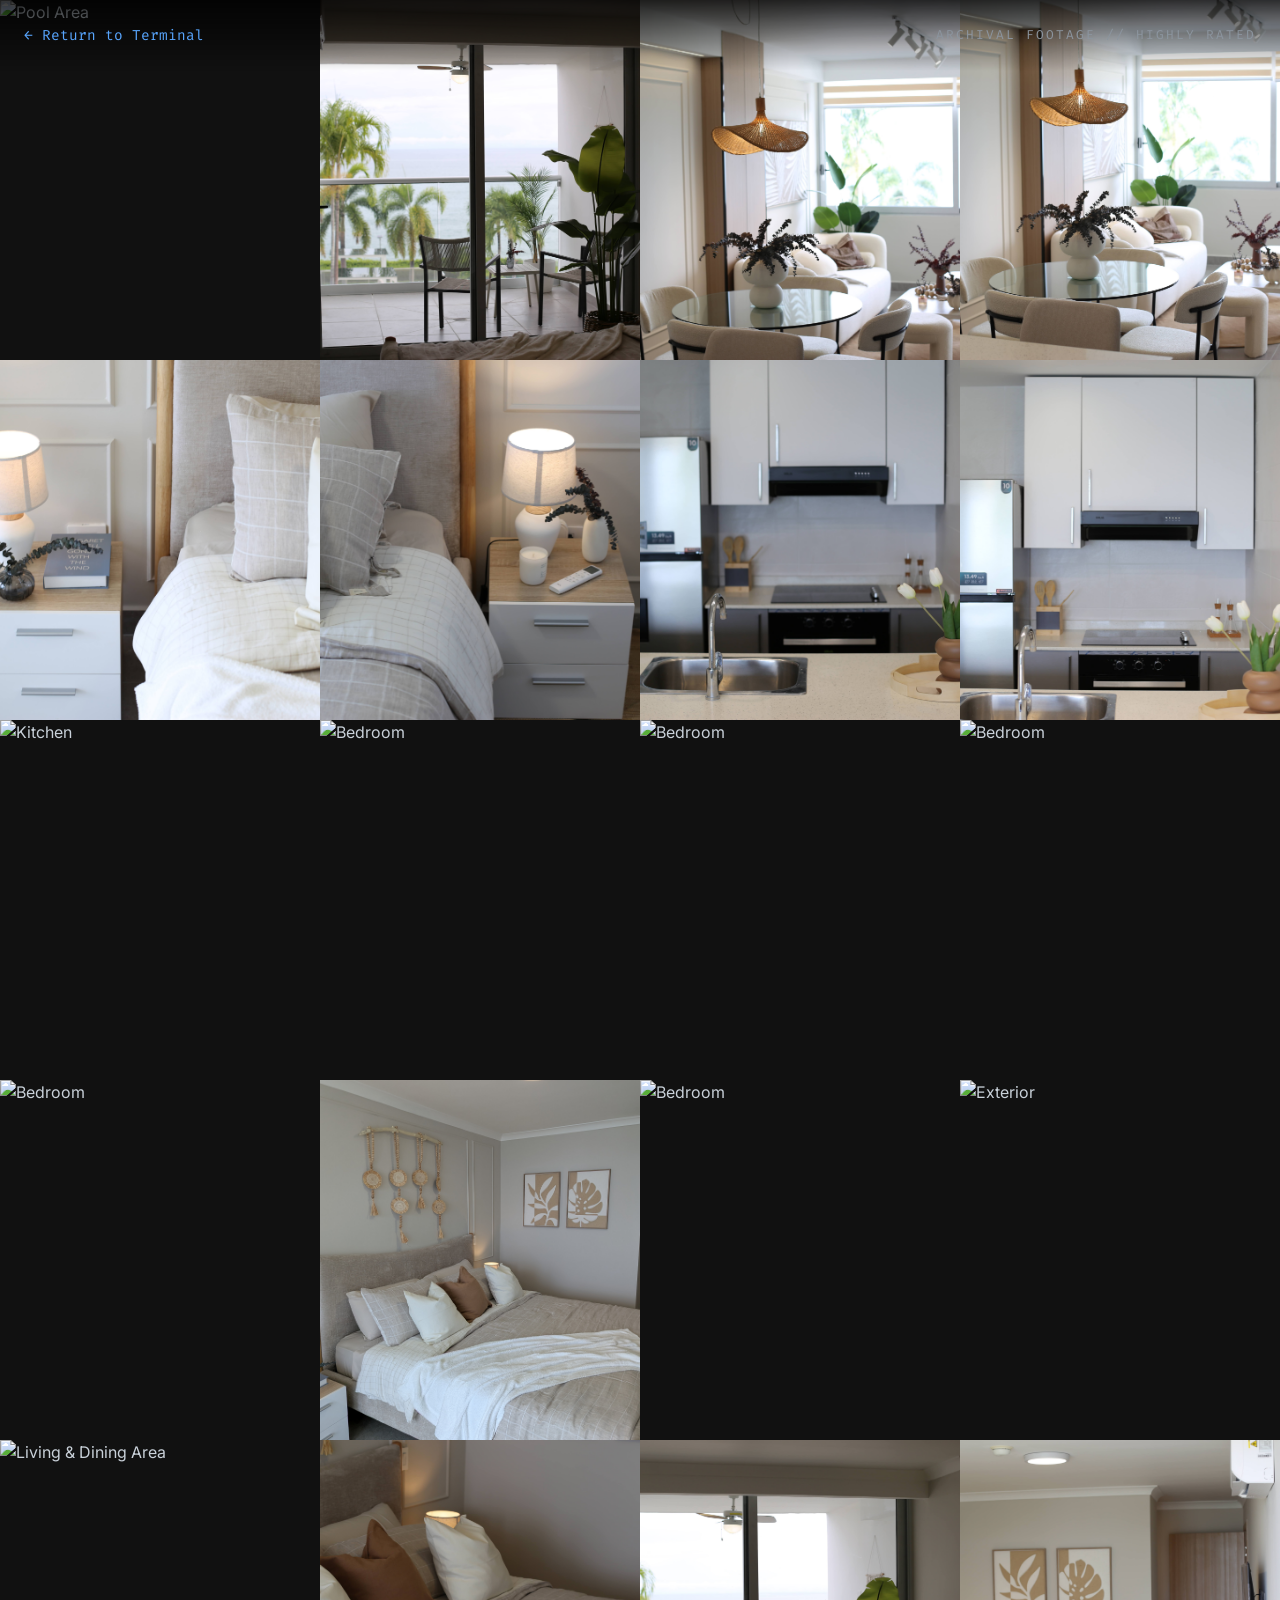
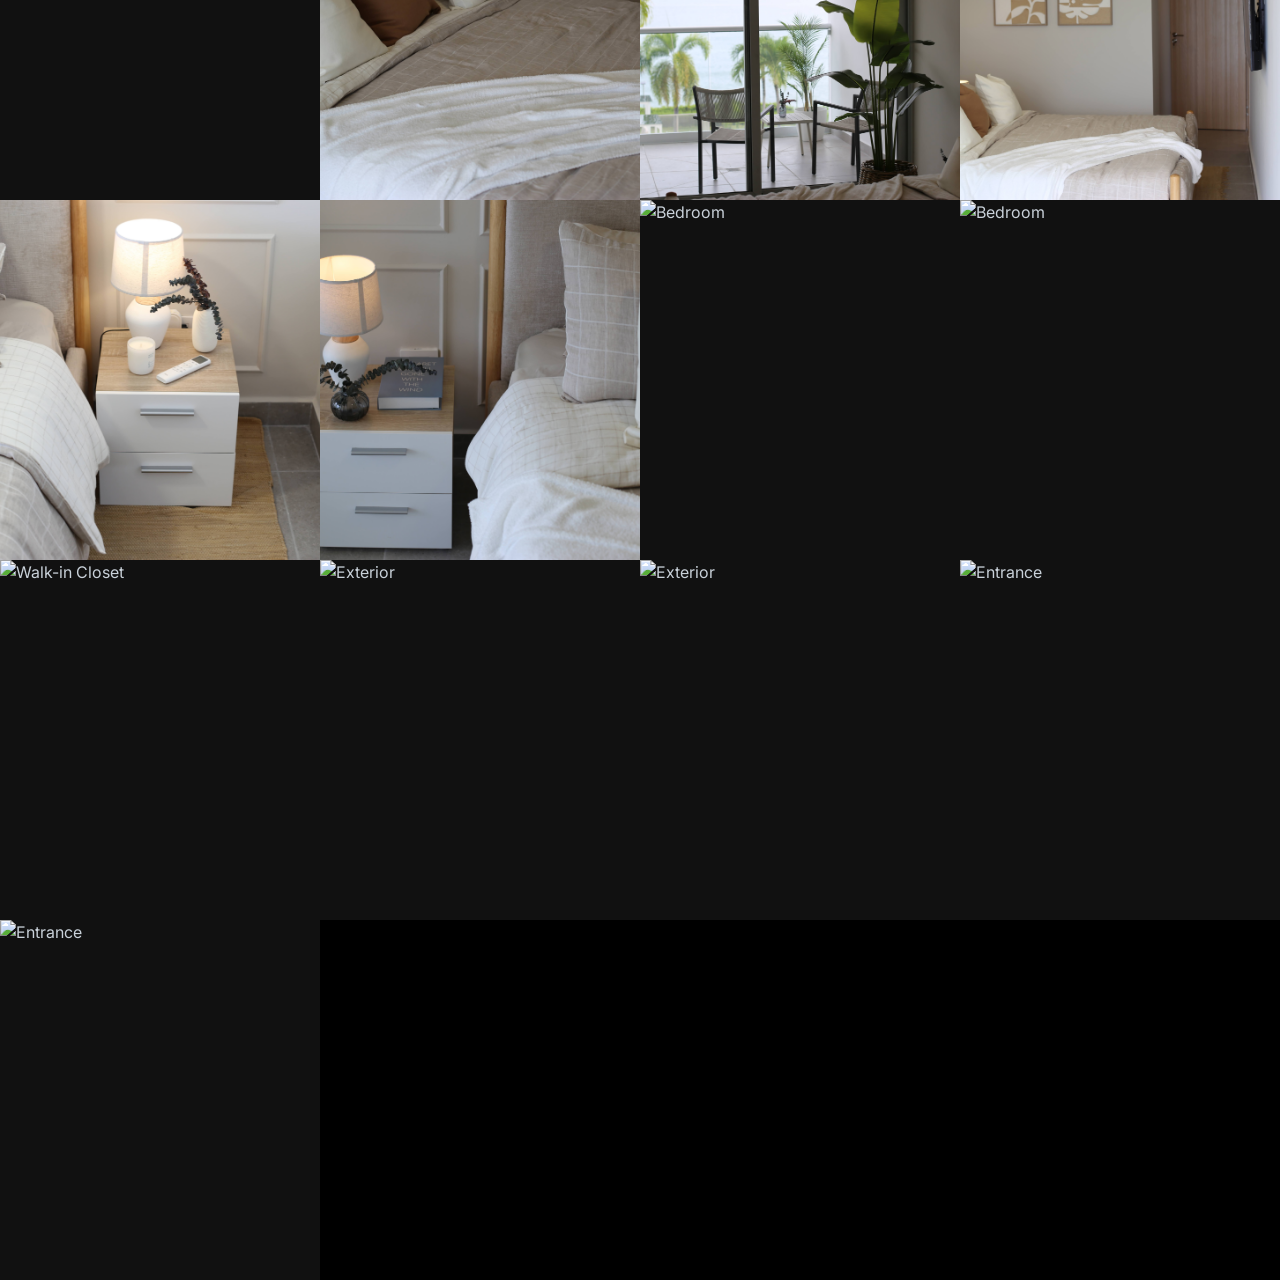
==== gallery.html @ dbe36b45 "Finalize photo gallery with standalone descriptions and update main page links" ====
<!DOCTYPE html>
<html lang="en">
<head>
    <meta charset="UTF-8">
    <meta name="viewport" content="width=device-width, initial-scale=1.0">
    <title>Condo Gallery - Paul and Gligor IT</title>
    <link rel="preconnect" href="https://fonts.googleapis.com">
    <link rel="preconnect" href="https://fonts.gstatic.com" crossorigin>
    <link href="https://fonts.googleapis.com/css2?family=Fira+Code:wght@400;600&family=Inter:wght@300;400;600&display=swap" rel="stylesheet">
    <link rel="stylesheet" href="styles.css">
</head>
<body class="gallery-page">
    <div class="gallery-nav">
        <a href="index.html" class="back-link">← Return to Terminal</a>
        <div class="gallery-title">Archival Footage // Highly Rated</div>
    </div>
    
    <div class="fullscreen-gallery">
        <div class="gallery-item" onclick="openLightbox('photos/PXL_20251202_203227621.RAW-01.MP.COVER.jpg', 'Beautiful wide shot of the pool area with lounge chairs, cabanas, and palm trees, overlooking the ocean under a partly cloudy sky.')">
            <img src="photos/PXL_20251202_203227621.RAW-01.MP.COVER.jpg" alt="Pool Area" loading="lazy">
            <div class="overlay">
                <div class="desc">Pool Area</div>
            </div>
        </div>
        <div class="gallery-item" onclick="openLightbox('photos/IMG_0499.JPG', 'View from the bedroom looking out to a balcony through sliding glass doors. Features a seating area with two chairs, tropical plants, and an ocean view in the background.')">
            <img src="photos/IMG_0499.JPG" alt="Bedroom" loading="lazy">
            <div class="overlay">
                <div class="desc">Bedroom</div>
            </div>
        </div>
        <div class="gallery-item" onclick="openLightbox('photos/IMG_0506.JPG', 'A bright, modern living and dining area featuring a glass dining table, woven hanging lamp, circular wall mirror, and a comfortable white sofa in the background.')">
            <img src="photos/IMG_0506.JPG" alt="Living & Dining Area" loading="lazy">
            <div class="overlay">
                <div class="desc">Living & Dining Area</div>
            </div>
        </div>
        <div class="gallery-item" onclick="openLightbox('photos/IMG_0507.JPG', 'Bright, modern dining and living area showing a circular glass dining table with four bouclé chairs, woven hanging lamp, and large windows with natural light.')">
            <img src="photos/IMG_0507.JPG" alt="Living & Dining Area" loading="lazy">
            <div class="overlay">
                <div class="desc">Living & Dining Area</div>
            </div>
        </div>
        <div class="gallery-item" onclick="openLightbox('photos/IMG_0510.JPG', 'Clean bedside table shot featuring a white lamp, small vase with dark leaves, and a book titled \'Gone With The Wind\' next to bed pillows.')">
            <img src="photos/IMG_0510.JPG" alt="Bedroom" loading="lazy">
            <div class="overlay">
                <div class="desc">Bedroom</div>
            </div>
        </div>
        <div class="gallery-item" onclick="openLightbox('photos/IMG_0512.JPG', 'A bedside table with two white drawers featuring a glowing lamp, a white candle, a small vase with dark leaves, and a remote control, situated next to a neatly dressed bed.')">
            <img src="photos/IMG_0512.JPG" alt="Bedroom" loading="lazy">
            <div class="overlay">
                <div class="desc">Bedroom</div>
            </div>
        </div>
        <div class="gallery-item" onclick="openLightbox('photos/IMG_0513.JPG', 'A modern kitchen featuring white upper cabinets, a stove, a stainless steel refrigerator, a sink in the foreground, and white tulips in a rounded vase.')">
            <img src="photos/IMG_0513.JPG" alt="Kitchen" loading="lazy">
            <div class="overlay">
                <div class="desc">Kitchen</div>
            </div>
        </div>
        <div class="gallery-item" onclick="openLightbox('photos/IMG_0514.JPG', 'A wide view of a modern kitchen showing grey lower cabinets, white upper cabinets, a built-in oven and stovetop, a stainless steel refrigerator, and a vase of white tulips on the peninsula.')">
            <img src="photos/IMG_0514.JPG" alt="Kitchen" loading="lazy">
            <div class="overlay">
                <div class="desc">Kitchen</div>
            </div>
        </div>
        <div class="gallery-item" onclick="openLightbox('photos/PXL_20251202_201710278.RAW-01.MP.COVER.jpg', 'Modern kitchen view featuring a stainless steel refrigerator, kitchen island with sink, grey cabinets, and tulips.')">
            <img src="photos/PXL_20251202_201710278.RAW-01.MP.COVER.jpg" alt="Kitchen" loading="lazy">
            <div class="overlay">
                <div class="desc">Kitchen</div>
            </div>
        </div>
        <div class="gallery-item" onclick="openLightbox('photos/PXL_20251202_203248823.RAW-01.MP.COVER.jpg', 'Clean, well-lit bedroom showing the bed, stylish botanical wall art, a macrame hanging, and an open wooden door.')">
            <img src="photos/PXL_20251202_203248823.RAW-01.MP.COVER.jpg" alt="Bedroom" loading="lazy">
            <div class="overlay">
                <div class="desc">Bedroom</div>
            </div>
        </div>
        <div class="gallery-item" onclick="openLightbox('photos/PXL_20251202_204118643.RAW-01.MP.COVER.jpg', 'Detail shot of a bedroom nightstand featuring a glowing contemporary lamp, small decorative vase, and a large indoor plant with broad green leaves adding vibrancy to the neutral decor.')">
            <img src="photos/PXL_20251202_204118643.RAW-01.MP.COVER.jpg" alt="Bedroom" loading="lazy">
            <div class="overlay">
                <div class="desc">Bedroom</div>
            </div>
        </div>
        <div class="gallery-item" onclick="openLightbox('photos/PXL_20251202_204125119.RAW-01.MP.COVER.jpg', 'Wide angle of the bedroom capturing a large indoor plant near the sliding glass door, the neatly dressed bed, and natural woven wall hangings. Good spatial representation of the room.')">
            <img src="photos/PXL_20251202_204125119.RAW-01.MP.COVER.jpg" alt="Bedroom" loading="lazy">
            <div class="overlay">
                <div class="desc">Bedroom</div>
            </div>
        </div>
        <div class="gallery-item" onclick="openLightbox('photos/PXL_20251202_204146656.RAW-01.MP.COVER.jpg', 'A wide-angle view of the bedroom showing a neatly made bed with neutral tones, a glowing lamp on the left nightstand, botanical wall art, and decorative hanging ornaments.')">
            <img src="photos/PXL_20251202_204146656.RAW-01.MP.COVER.jpg" alt="Bedroom" loading="lazy">
            <div class="overlay">
                <div class="desc">Bedroom</div>
            </div>
        </div>
        <div class="gallery-item" onclick="openLightbox('photos/PXL_20251202_204146789.RAW-01.COVER.jpg', 'A bright bedroom view showing a large comfortable bed with a white blanket, textured pillows, neutral tones, and beautiful woven circular wall art above the headboard.')">
            <img src="photos/PXL_20251202_204146789.RAW-01.COVER.jpg" alt="Bedroom" loading="lazy">
            <div class="overlay">
                <div class="desc">Bedroom</div>
            </div>
        </div>
        <div class="gallery-item" onclick="openLightbox('photos/PXL_20251202_205318988.RAW-01.MP.COVER.jpg', 'Wide angle of the bedroom from the corner showing the large bed, wall art, and the sliding glass door leading to a balcony with ocean views.')">
            <img src="photos/PXL_20251202_205318988.RAW-01.MP.COVER.jpg" alt="Bedroom" loading="lazy">
            <div class="overlay">
                <div class="desc">Bedroom</div>
            </div>
        </div>
        <div class="gallery-item" onclick="openLightbox('photos/PXL_20251202_212837370.RAW-01.MP.COVER.jpg', 'Straight-on exterior shot of the condo tower showing the front facade, landscaping, and signs, from the beach level.')">
            <img src="photos/PXL_20251202_212837370.RAW-01.MP.COVER.jpg" alt="Exterior" loading="lazy">
            <div class="overlay">
                <div class="desc">Exterior</div>
            </div>
        </div>
        <div class="gallery-item" onclick="openLightbox('photos/PXL_20251202_213710429.RAW-01.MP.COVER.jpg', 'Elegant entrance view showing a \'Torre C\' sign mounted on a green living wall between a wood slatted wall and white columns.')">
            <img src="photos/PXL_20251202_213710429.RAW-01.MP.COVER.jpg" alt="Living & Dining Area" loading="lazy">
            <div class="overlay">
                <div class="desc">Living & Dining Area</div>
            </div>
        </div>
        <div class="gallery-item" onclick="openLightbox('photos/IMG_0498.JPG', 'Close-up of a neatly made bed with white and brown pillows, featuring a textured throw blanket and soft lighting from a bedside lamp.')">
            <img src="photos/IMG_0498.JPG" alt="Bedroom" loading="lazy">
            <div class="overlay">
                <div class="desc">Bedroom</div>
            </div>
        </div>
        <div class="gallery-item" onclick="openLightbox('photos/IMG_0501.JPG', 'A bright, naturally lit view from the bedroom looking out to a balcony through sliding glass doors, highlighting the indoor plant and outdoor seating.')">
            <img src="photos/IMG_0501.JPG" alt="Bedroom" loading="lazy">
            <div class="overlay">
                <div class="desc">Bedroom</div>
            </div>
        </div>
        <div class="gallery-item" onclick="openLightbox('photos/IMG_0508.JPG', 'View from the balcony looking into the bedroom through a doorway, featuring a neatly made bed, two framed leaf artworks on the wall, and a wooden door in the background.')">
            <img src="photos/IMG_0508.JPG" alt="Bedroom" loading="lazy">
            <div class="overlay">
                <div class="desc">Bedroom</div>
            </div>
        </div>
        <div class="gallery-item" onclick="openLightbox('photos/IMG_0509.JPG', 'Close-up of a bedside table with a white lamp, small vase with dark eucalyptus leaves, an AC remote, and a white candle next to a bed.')">
            <img src="photos/IMG_0509.JPG" alt="Bedroom" loading="lazy">
            <div class="overlay">
                <div class="desc">Bedroom</div>
            </div>
        </div>
        <div class="gallery-item" onclick="openLightbox('photos/IMG_0511.JPG', 'A clean bedside table featuring a white lamp and a small vase with dark leaves, with a wide framing showing the edge of the bed and textured pillows.')">
            <img src="photos/IMG_0511.JPG" alt="Bedroom" loading="lazy">
            <div class="overlay">
                <div class="desc">Bedroom</div>
            </div>
        </div>
        <div class="gallery-item" onclick="openLightbox('photos/PXL_20251202_204112446.RAW-01.MP.COVER.jpg', 'Bedroom shot from the foot of the bed, showing neutral tones, a neatly made bed with pillows, botanical artwork on the wall, and a glimpse of a wall-mounted TV and an open wooden door.')">
            <img src="photos/PXL_20251202_204112446.RAW-01.MP.COVER.jpg" alt="Bedroom" loading="lazy">
            <div class="overlay">
                <div class="desc">Bedroom</div>
            </div>
        </div>
        <div class="gallery-item" onclick="openLightbox('photos/PXL_20251202_204134975.RAW-01.MP.COVER.jpg', 'Elevated wide shot of the bedroom showing the layout including the bed, a potted plant, bedside table, woven wall art, and a partially visible wall-mounted TV. The ceiling light is on.')">
            <img src="photos/PXL_20251202_204134975.RAW-01.MP.COVER.jpg" alt="Bedroom" loading="lazy">
            <div class="overlay">
                <div class="desc">Bedroom</div>
            </div>
        </div>
        <div class="gallery-item" onclick="openLightbox('photos/PXL_20251202_205224746.RAW-01.MP.COVER.jpg', 'Symmetrical view looking out from the walk-in closet down a short hallway towards a closed wooden door, with built-in grey shelving framing both sides.')">
            <img src="photos/PXL_20251202_205224746.RAW-01.MP.COVER.jpg" alt="Walk-in Closet" loading="lazy">
            <div class="overlay">
                <div class="desc">Walk-in Closet</div>
            </div>
        </div>
        <div class="gallery-item" onclick="openLightbox('photos/PXL_20251202_212100982.RAW-01.MP.COVER.jpg', 'An exterior view of the condo building from the dark sandy beach, showing a path leading from the beach towards the building.')">
            <img src="photos/PXL_20251202_212100982.RAW-01.MP.COVER.jpg" alt="Exterior" loading="lazy">
            <div class="overlay">
                <div class="desc">Exterior</div>
            </div>
        </div>
        <div class="gallery-item" onclick="openLightbox('photos/PXL_20251202_212105479.RAW-01.MP.COVER.jpg', 'A wide exterior shot of the high-rise condo building from the dark sand beach with some blue sky showing through the clouds.')">
            <img src="photos/PXL_20251202_212105479.RAW-01.MP.COVER.jpg" alt="Exterior" loading="lazy">
            <div class="overlay">
                <div class="desc">Exterior</div>
            </div>
        </div>
        <div class="gallery-item" onclick="openLightbox('photos/PXL_20251202_213659415.RAW-01.MP.COVER.jpg', 'Interior shot of an entrance sign reading \'The Palms Ocean Front\' and \'el Palmar RESIDENCES\' mounted on wood paneling and a faux green wall.')">
            <img src="photos/PXL_20251202_213659415.RAW-01.MP.COVER.jpg" alt="Entrance" loading="lazy">
            <div class="overlay">
                <div class="desc">Entrance</div>
            </div>
        </div>
        <div class="gallery-item" onclick="openLightbox('photos/PXL_20251202_213719350.RAW-01.MP.COVER.jpg', 'A potted palm tree set against a dark wood slatted wall next to the \'Torre C\' green wall entrance sign.')">
            <img src="photos/PXL_20251202_213719350.RAW-01.MP.COVER.jpg" alt="Entrance" loading="lazy">
            <div class="overlay">
                <div class="desc">Entrance</div>
            </div>
        </div>
    </div>
    
    <div id="lightbox" class="lightbox">
        <span class="lightbox-close" onclick="closeLightbox()">&times;</span>
        <img id="lightbox-img" class="lightbox-content" src="">
        <div id="lightbox-caption" class="lightbox-caption"></div>
    </div>
    
    <script>
        function openLightbox(src, desc) {
            document.getElementById('lightbox-img').src = src;
            document.getElementById('lightbox-caption').textContent = desc;
            document.getElementById('lightbox').classList.add('active');
        }
        function closeLightbox() {
            document.getElementById('lightbox').classList.remove('active');
        }
        document.getElementById('lightbox').addEventListener('click', function(e) {
            if(e.target === this) {
                closeLightbox();
            }
        });
        document.addEventListener('keydown', function(e) {
            if (e.key === 'Escape') closeLightbox();
        });
    </script>
</body>
</html>
---- styles.css ----
:root {
    --bg-color: #0d1117;
    --text-primary: #c9d1d9;
    --text-secondary: #8b949e;
    --accent-color: #58a6ff;
    --font-sans: 'Inter', sans-serif;
    --font-mono: 'Fira Code', monospace;
}

* {
    box-sizing: border-box;
    margin: 0;
    padding: 0;
}

body {
    background-color: var(--bg-color);
    color: var(--text-primary);
    font-family: var(--font-sans);
    line-height: 1.6;
    overflow-x: hidden;
}

.grid-background {
    position: fixed;
    top: 0;
    left: 0;
    width: 100vw;
    height: 100vh;
    background-image: 
        linear-gradient(rgba(255, 255, 255, 0.03) 1px, transparent 1px),
        linear-gradient(90deg, rgba(255, 255, 255, 0.03) 1px, transparent 1px);
    background-size: 50px 50px;
    z-index: -1;
}

.container {
    max-width: 1200px;
    margin: 0 auto;
    padding: 2rem;
}

header {
    display: flex;
    justify-content: space-between;
    align-items: center;
    padding: 2rem 0;
    margin-bottom: 4rem;
}

.logo-placeholder {
    font-family: var(--font-mono);
    font-size: 1.5rem;
    font-weight: 600;
    color: var(--accent-color);
}

.blink {
    animation: blinker 1s linear infinite;
}

@keyframes blinker {
    50% { opacity: 0; }
}

nav {
    display: flex;
    gap: 2rem;
}

.nav-link {
    color: var(--text-secondary);
    text-decoration: none;
    font-family: var(--font-mono);
    font-size: 0.9rem;
    transition: color 0.3s ease;
}

.nav-link:hover {
    color: var(--accent-color);
}

.hero {
    margin-top: 8rem;
    max-width: 800px;
}

.sys-msg {
    font-family: var(--font-mono);
    color: var(--text-secondary);
    font-size: 0.9rem;
    margin-bottom: 1rem;
}

.hero-title {
    font-size: 4rem;
    font-weight: 600;
    line-height: 1.1;
    margin-bottom: 1.5rem;
    background: linear-gradient(90deg, #c9d1d9, #58a6ff);
    -webkit-background-clip: text;
    -webkit-text-fill-color: transparent;
}

.hero-subtitle {
    font-size: 1.25rem;
    color: var(--text-secondary);
    margin-bottom: 3rem;
}

.cta-group {
    display: flex;
    gap: 1rem;
}

.btn {
    padding: 0.75rem 1.5rem;
    border-radius: 4px;
    text-decoration: none;
    font-family: var(--font-mono);
    font-size: 0.9rem;
    transition: all 0.3s ease;
}

.primary-btn {
    background-color: var(--accent-color);
    color: var(--bg-color);
    font-weight: 600;
}

.primary-btn:hover {
    background-color: #79c0ff;
    transform: translateY(-2px);
    box-shadow: 0 4px 12px rgba(88, 166, 255, 0.2);
}

.secondary-btn {
    background-color: transparent;
    color: var(--accent-color);
    border: 1px solid var(--accent-color);
}

.secondary-btn:hover {
    background-color: rgba(88, 166, 255, 0.1);
}

.gallery-active {
    color: #27c93f !important;
}

.gallery-active-btn {
    background-color: transparent !important;
    color: #27c93f !important;
    border-color: #27c93f !important;
}

.gallery-active-btn:hover {
    background-color: rgba(39, 201, 63, 0.1) !important;
}

.placeholder-section {
    margin-top: 8rem;
}

.terminal-window {
    background-color: #161b22;
    border: 1px solid #30363d;
    border-radius: 8px;
    overflow: hidden;
    max-width: 600px;
    box-shadow: 0 10px 30px rgba(0,0,0,0.5);
}

.terminal-header {
    background-color: #21262d;
    padding: 0.5rem 1rem;
    display: flex;
    gap: 0.5rem;
    border-bottom: 1px solid #30363d;
}

.dot {
    width: 12px;
    height: 12px;
    border-radius: 50%;
}

.dot.red { background-color: #ff5f56; }
.dot.yellow { background-color: #ffbd2e; }
.dot.green { background-color: #27c93f; }

.terminal-body {
    padding: 1.5rem;
    font-family: var(--font-mono);
    font-size: 0.9rem;
    color: var(--text-primary);
}

.prompt {
    color: var(--accent-color);
    margin-right: 0.5rem;
}

.output {
    color: var(--text-secondary);
    margin-top: 0.5rem;
}


/* Gallery Page Styles */
.gallery-page {
    overflow-y: auto;
    background-color: #000;
}

.gallery-nav {
    position: fixed;
    top: 0;
    left: 0;
    width: 100%;
    padding: 1.5rem;
    display: flex;
    justify-content: space-between;
    align-items: center;
    background: linear-gradient(to bottom, rgba(0,0,0,0.8), transparent);
    z-index: 100;
    font-family: var(--font-mono);
}

.back-link {
    color: var(--accent-color);
    text-decoration: none;
    font-size: 0.9rem;
    transition: color 0.3s;
}

.back-link:hover {
    color: #fff;
}

.gallery-title {
    color: var(--text-secondary);
    font-size: 0.8rem;
    text-transform: uppercase;
    letter-spacing: 2px;
}

.fullscreen-gallery {
    display: flex;
    flex-wrap: wrap;
    width: 100vw;
    margin: 0;
    padding: 0;
}

.gallery-item {
    position: relative;
    width: 25vw;
    height: 40vh;
    overflow: hidden;
    background-color: #111;
    cursor: pointer;
}

@media (max-width: 1200px) {
    .gallery-item {
        width: 33.333vw;
    }
}

@media (max-width: 800px) {
    .gallery-item {
        width: 50vw;
    }
}

@media (max-width: 500px) {
    .gallery-item {
        width: 100vw;
    }
}

.gallery-item img {
    width: 100%;
    height: 100%;
    object-fit: cover;
    display: block;
    transition: transform 0.5s ease;
}

.gallery-item:hover img {
    transform: scale(1.05);
}

.gallery-item .overlay {
    position: absolute;
    bottom: 0;
    left: 0;
    width: 100%;
    padding: 2rem 1.5rem 1.5rem;
    background: linear-gradient(to top, rgba(0,0,0,0.9), transparent);
    color: #fff;
    opacity: 0;
    transition: opacity 0.3s ease;
    display: flex;
    flex-direction: column;
    gap: 0.5rem;
}

.gallery-item:hover .overlay {
    opacity: 1;
}

.gallery-item .desc {
    font-size: 1rem;
    font-weight: 600;
    text-transform: uppercase;
    letter-spacing: 1px;
    line-height: 1.4;
    color: rgba(255, 255, 255, 0.9);
    display: -webkit-box;
    -webkit-line-clamp: 3;
    -webkit-box-orient: vertical;
    overflow: hidden;
}

/* Lightbox Styles */
.lightbox {
    position: fixed;
    top: 0;
    left: 0;
    width: 100vw;
    height: 100vh;
    background-color: rgba(0, 0, 0, 0.95);
    z-index: 1000;
    display: none;
    justify-content: center;
    align-items: center;
    flex-direction: column;
}

.lightbox.active {
    display: flex;
}

.lightbox-content {
    max-width: 90vw;
    max-height: 85vh;
    object-fit: contain;
}

.lightbox-caption {
    color: #fff;
    margin-top: 20px;
    font-size: 1.1rem;
    text-align: center;
    max-width: 80vw;
    font-family: var(--font-sans);
    line-height: 1.5;
}

.lightbox-close {
    position: absolute;
    top: 30px;
    right: 40px;
    color: white;
    font-size: 40px;
    cursor: pointer;
    font-family: sans-serif;
    line-height: 1;
    transition: color 0.3s;
}

.lightbox-close:hover {
    color: var(--accent-color);
}
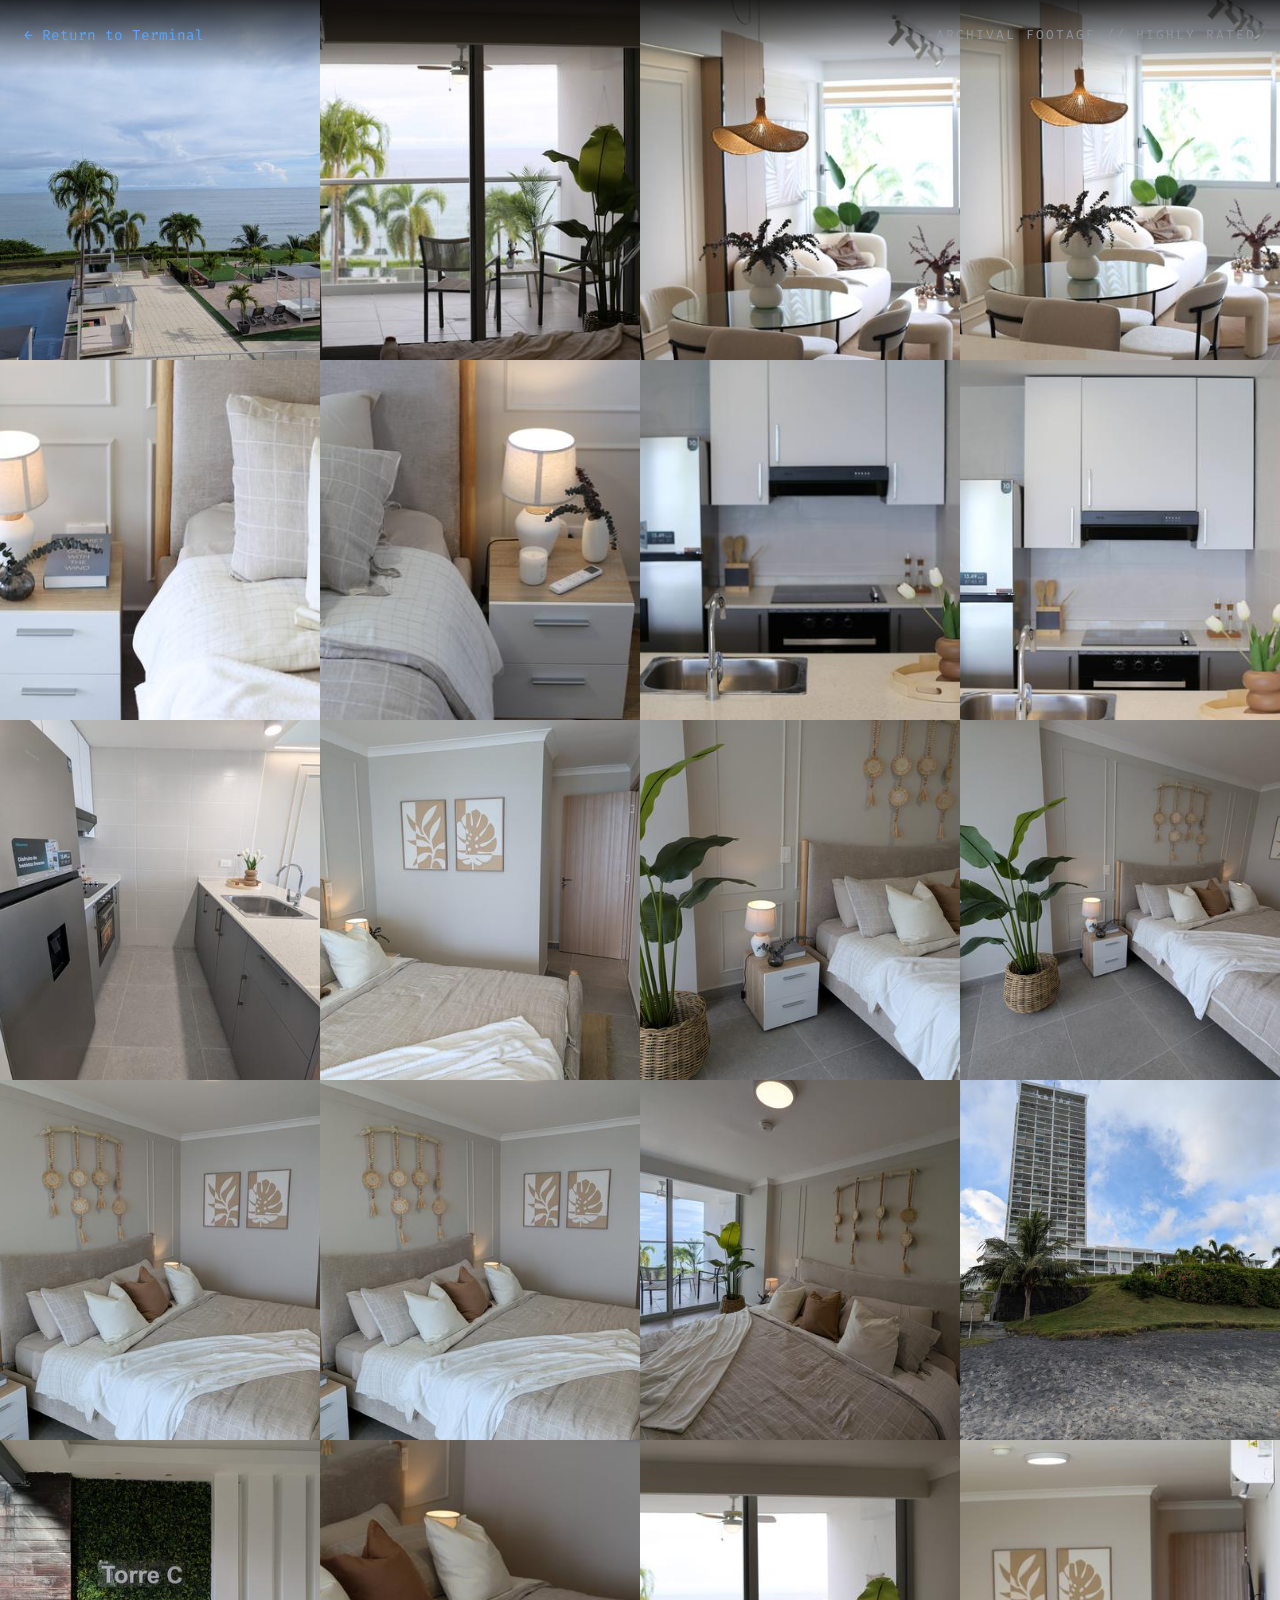
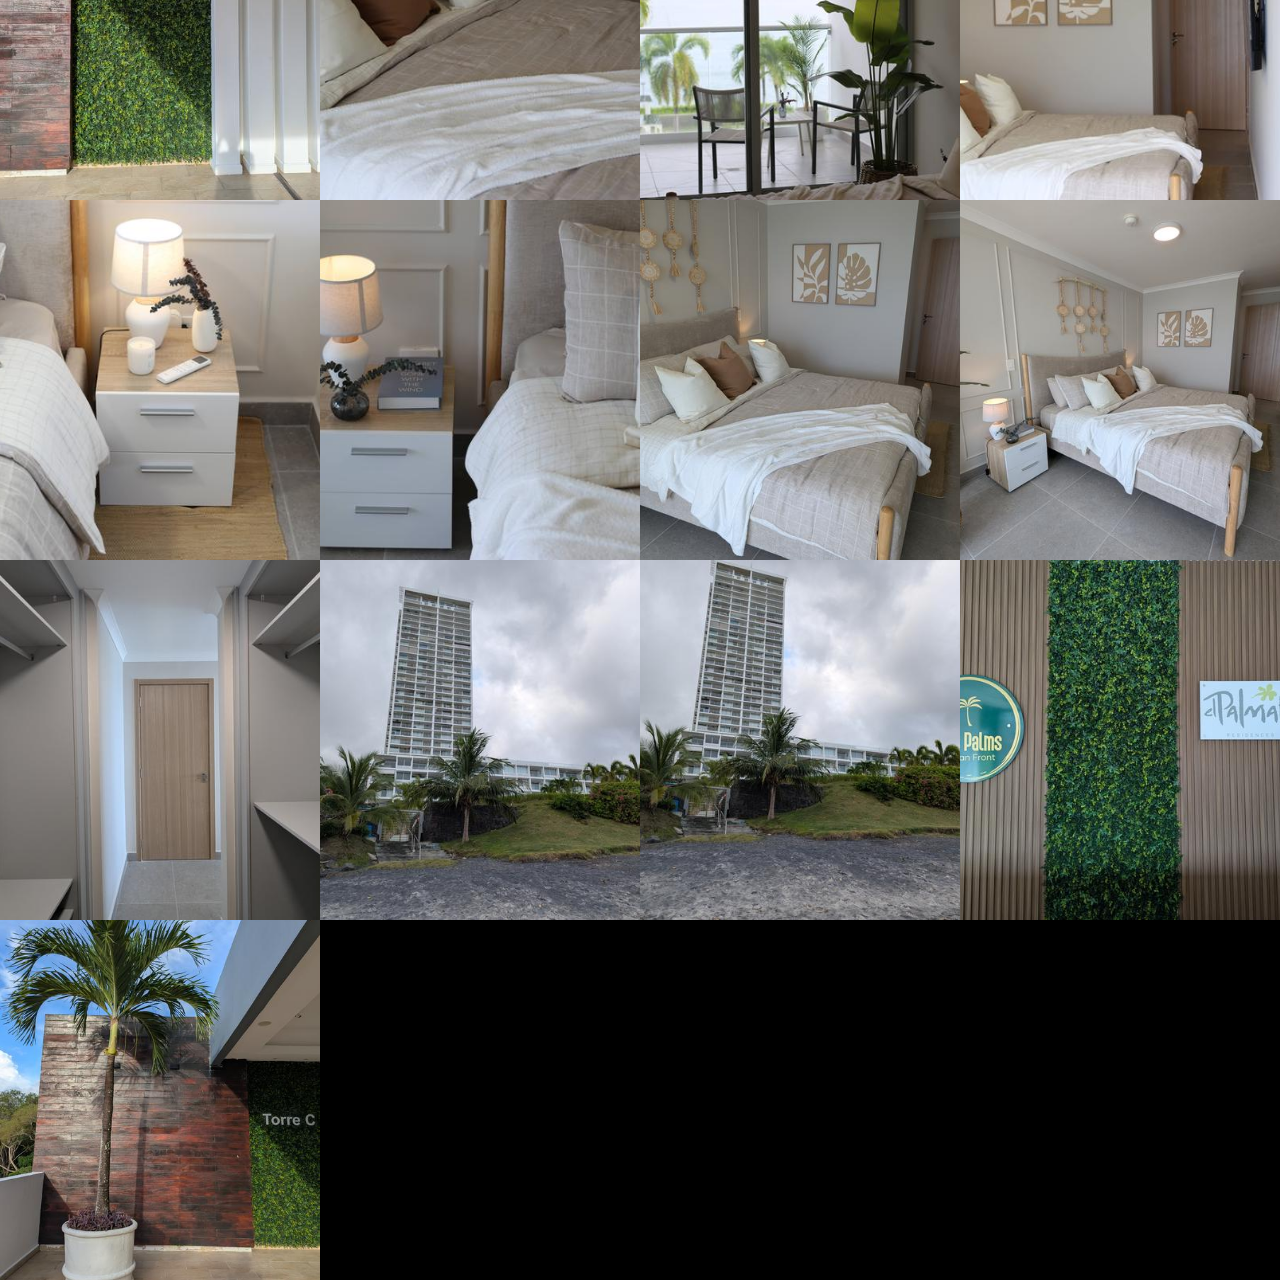
==== commit 4f27f87c: "Optimize gallery: compressed thumbnails, loading indicators, full-res lightbox" ====
--- a/gallery.html
+++ b/gallery.html
@@ -4,6 +4,7 @@
     <meta charset="UTF-8">
     <meta name="viewport" content="width=device-width, initial-scale=1.0">
     <title>Condo Gallery - Paul and Gligor IT</title>
+    <meta name="description" content="Photo gallery of a luxury oceanfront condo in Panama - Paul and Gligor IT">
     <link rel="preconnect" href="https://fonts.googleapis.com">
     <link rel="preconnect" href="https://fonts.gstatic.com" crossorigin>
     <link href="https://fonts.googleapis.com/css2?family=Fira+Code:wght@400;600&family=Inter:wght@300;400;600&display=swap" rel="stylesheet">
@@ -17,175 +18,262 @@
     
     <div class="fullscreen-gallery">
         <div class="gallery-item" onclick="openLightbox('photos/PXL_20251202_203227621.RAW-01.MP.COVER.jpg', 'Beautiful wide shot of the pool area with lounge chairs, cabanas, and palm trees, overlooking the ocean under a partly cloudy sky.')">
-            <img src="photos/PXL_20251202_203227621.RAW-01.MP.COVER.jpg" alt="Pool Area" loading="lazy">
+            <div class="gallery-item-loader">
+                <div class="loader-spinner"></div>
+            </div>
+            <img src="photos/thumbs/PXL_20251202_203227621.RAW-01.MP.COVER.jpg" alt="Pool Area" loading="lazy" onload="this.parentElement.querySelector('.gallery-item-loader').style.display='none'; this.style.opacity='1';">
             <div class="overlay">
                 <div class="desc">Pool Area</div>
             </div>
         </div>
         <div class="gallery-item" onclick="openLightbox('photos/IMG_0499.JPG', 'View from the bedroom looking out to a balcony through sliding glass doors. Features a seating area with two chairs, tropical plants, and an ocean view in the background.')">
-            <img src="photos/IMG_0499.JPG" alt="Bedroom" loading="lazy">
+            <div class="gallery-item-loader">
+                <div class="loader-spinner"></div>
+            </div>
+            <img src="photos/thumbs/IMG_0499.JPG" alt="Bedroom" loading="lazy" onload="this.parentElement.querySelector('.gallery-item-loader').style.display='none'; this.style.opacity='1';">
             <div class="overlay">
                 <div class="desc">Bedroom</div>
             </div>
         </div>
         <div class="gallery-item" onclick="openLightbox('photos/IMG_0506.JPG', 'A bright, modern living and dining area featuring a glass dining table, woven hanging lamp, circular wall mirror, and a comfortable white sofa in the background.')">
-            <img src="photos/IMG_0506.JPG" alt="Living & Dining Area" loading="lazy">
+            <div class="gallery-item-loader">
+                <div class="loader-spinner"></div>
+            </div>
+            <img src="photos/thumbs/IMG_0506.JPG" alt="Living & Dining Area" loading="lazy" onload="this.parentElement.querySelector('.gallery-item-loader').style.display='none'; this.style.opacity='1';">
             <div class="overlay">
                 <div class="desc">Living & Dining Area</div>
             </div>
         </div>
         <div class="gallery-item" onclick="openLightbox('photos/IMG_0507.JPG', 'Bright, modern dining and living area showing a circular glass dining table with four bouclé chairs, woven hanging lamp, and large windows with natural light.')">
-            <img src="photos/IMG_0507.JPG" alt="Living & Dining Area" loading="lazy">
+            <div class="gallery-item-loader">
+                <div class="loader-spinner"></div>
+            </div>
+            <img src="photos/thumbs/IMG_0507.JPG" alt="Living & Dining Area" loading="lazy" onload="this.parentElement.querySelector('.gallery-item-loader').style.display='none'; this.style.opacity='1';">
             <div class="overlay">
                 <div class="desc">Living & Dining Area</div>
             </div>
         </div>
         <div class="gallery-item" onclick="openLightbox('photos/IMG_0510.JPG', 'Clean bedside table shot featuring a white lamp, small vase with dark leaves, and a book titled \'Gone With The Wind\' next to bed pillows.')">
-            <img src="photos/IMG_0510.JPG" alt="Bedroom" loading="lazy">
+            <div class="gallery-item-loader">
+                <div class="loader-spinner"></div>
+            </div>
+            <img src="photos/thumbs/IMG_0510.JPG" alt="Bedroom" loading="lazy" onload="this.parentElement.querySelector('.gallery-item-loader').style.display='none'; this.style.opacity='1';">
             <div class="overlay">
                 <div class="desc">Bedroom</div>
             </div>
         </div>
         <div class="gallery-item" onclick="openLightbox('photos/IMG_0512.JPG', 'A bedside table with two white drawers featuring a glowing lamp, a white candle, a small vase with dark leaves, and a remote control, situated next to a neatly dressed bed.')">
-            <img src="photos/IMG_0512.JPG" alt="Bedroom" loading="lazy">
+            <div class="gallery-item-loader">
+                <div class="loader-spinner"></div>
+            </div>
+            <img src="photos/thumbs/IMG_0512.JPG" alt="Bedroom" loading="lazy" onload="this.parentElement.querySelector('.gallery-item-loader').style.display='none'; this.style.opacity='1';">
             <div class="overlay">
                 <div class="desc">Bedroom</div>
             </div>
         </div>
         <div class="gallery-item" onclick="openLightbox('photos/IMG_0513.JPG', 'A modern kitchen featuring white upper cabinets, a stove, a stainless steel refrigerator, a sink in the foreground, and white tulips in a rounded vase.')">
-            <img src="photos/IMG_0513.JPG" alt="Kitchen" loading="lazy">
+            <div class="gallery-item-loader">
+                <div class="loader-spinner"></div>
+            </div>
+            <img src="photos/thumbs/IMG_0513.JPG" alt="Kitchen" loading="lazy" onload="this.parentElement.querySelector('.gallery-item-loader').style.display='none'; this.style.opacity='1';">
             <div class="overlay">
                 <div class="desc">Kitchen</div>
             </div>
         </div>
         <div class="gallery-item" onclick="openLightbox('photos/IMG_0514.JPG', 'A wide view of a modern kitchen showing grey lower cabinets, white upper cabinets, a built-in oven and stovetop, a stainless steel refrigerator, and a vase of white tulips on the peninsula.')">
-            <img src="photos/IMG_0514.JPG" alt="Kitchen" loading="lazy">
+            <div class="gallery-item-loader">
+                <div class="loader-spinner"></div>
+            </div>
+            <img src="photos/thumbs/IMG_0514.JPG" alt="Kitchen" loading="lazy" onload="this.parentElement.querySelector('.gallery-item-loader').style.display='none'; this.style.opacity='1';">
             <div class="overlay">
                 <div class="desc">Kitchen</div>
             </div>
         </div>
         <div class="gallery-item" onclick="openLightbox('photos/PXL_20251202_201710278.RAW-01.MP.COVER.jpg', 'Modern kitchen view featuring a stainless steel refrigerator, kitchen island with sink, grey cabinets, and tulips.')">
-            <img src="photos/PXL_20251202_201710278.RAW-01.MP.COVER.jpg" alt="Kitchen" loading="lazy">
+            <div class="gallery-item-loader">
+                <div class="loader-spinner"></div>
+            </div>
+            <img src="photos/thumbs/PXL_20251202_201710278.RAW-01.MP.COVER.jpg" alt="Kitchen" loading="lazy" onload="this.parentElement.querySelector('.gallery-item-loader').style.display='none'; this.style.opacity='1';">
             <div class="overlay">
                 <div class="desc">Kitchen</div>
             </div>
         </div>
         <div class="gallery-item" onclick="openLightbox('photos/PXL_20251202_203248823.RAW-01.MP.COVER.jpg', 'Clean, well-lit bedroom showing the bed, stylish botanical wall art, a macrame hanging, and an open wooden door.')">
-            <img src="photos/PXL_20251202_203248823.RAW-01.MP.COVER.jpg" alt="Bedroom" loading="lazy">
+            <div class="gallery-item-loader">
+                <div class="loader-spinner"></div>
+            </div>
+            <img src="photos/thumbs/PXL_20251202_203248823.RAW-01.MP.COVER.jpg" alt="Bedroom" loading="lazy" onload="this.parentElement.querySelector('.gallery-item-loader').style.display='none'; this.style.opacity='1';">
             <div class="overlay">
                 <div class="desc">Bedroom</div>
             </div>
         </div>
         <div class="gallery-item" onclick="openLightbox('photos/PXL_20251202_204118643.RAW-01.MP.COVER.jpg', 'Detail shot of a bedroom nightstand featuring a glowing contemporary lamp, small decorative vase, and a large indoor plant with broad green leaves adding vibrancy to the neutral decor.')">
-            <img src="photos/PXL_20251202_204118643.RAW-01.MP.COVER.jpg" alt="Bedroom" loading="lazy">
+            <div class="gallery-item-loader">
+                <div class="loader-spinner"></div>
+            </div>
+            <img src="photos/thumbs/PXL_20251202_204118643.RAW-01.MP.COVER.jpg" alt="Bedroom" loading="lazy" onload="this.parentElement.querySelector('.gallery-item-loader').style.display='none'; this.style.opacity='1';">
             <div class="overlay">
                 <div class="desc">Bedroom</div>
             </div>
         </div>
         <div class="gallery-item" onclick="openLightbox('photos/PXL_20251202_204125119.RAW-01.MP.COVER.jpg', 'Wide angle of the bedroom capturing a large indoor plant near the sliding glass door, the neatly dressed bed, and natural woven wall hangings. Good spatial representation of the room.')">
-            <img src="photos/PXL_20251202_204125119.RAW-01.MP.COVER.jpg" alt="Bedroom" loading="lazy">
+            <div class="gallery-item-loader">
+                <div class="loader-spinner"></div>
+            </div>
+            <img src="photos/thumbs/PXL_20251202_204125119.RAW-01.MP.COVER.jpg" alt="Bedroom" loading="lazy" onload="this.parentElement.querySelector('.gallery-item-loader').style.display='none'; this.style.opacity='1';">
             <div class="overlay">
                 <div class="desc">Bedroom</div>
             </div>
         </div>
         <div class="gallery-item" onclick="openLightbox('photos/PXL_20251202_204146656.RAW-01.MP.COVER.jpg', 'A wide-angle view of the bedroom showing a neatly made bed with neutral tones, a glowing lamp on the left nightstand, botanical wall art, and decorative hanging ornaments.')">
-            <img src="photos/PXL_20251202_204146656.RAW-01.MP.COVER.jpg" alt="Bedroom" loading="lazy">
+            <div class="gallery-item-loader">
+                <div class="loader-spinner"></div>
+            </div>
+            <img src="photos/thumbs/PXL_20251202_204146656.RAW-01.MP.COVER.jpg" alt="Bedroom" loading="lazy" onload="this.parentElement.querySelector('.gallery-item-loader').style.display='none'; this.style.opacity='1';">
             <div class="overlay">
                 <div class="desc">Bedroom</div>
             </div>
         </div>
         <div class="gallery-item" onclick="openLightbox('photos/PXL_20251202_204146789.RAW-01.COVER.jpg', 'A bright bedroom view showing a large comfortable bed with a white blanket, textured pillows, neutral tones, and beautiful woven circular wall art above the headboard.')">
-            <img src="photos/PXL_20251202_204146789.RAW-01.COVER.jpg" alt="Bedroom" loading="lazy">
+            <div class="gallery-item-loader">
+                <div class="loader-spinner"></div>
+            </div>
+            <img src="photos/thumbs/PXL_20251202_204146789.RAW-01.COVER.jpg" alt="Bedroom" loading="lazy" onload="this.parentElement.querySelector('.gallery-item-loader').style.display='none'; this.style.opacity='1';">
             <div class="overlay">
                 <div class="desc">Bedroom</div>
             </div>
         </div>
         <div class="gallery-item" onclick="openLightbox('photos/PXL_20251202_205318988.RAW-01.MP.COVER.jpg', 'Wide angle of the bedroom from the corner showing the large bed, wall art, and the sliding glass door leading to a balcony with ocean views.')">
-            <img src="photos/PXL_20251202_205318988.RAW-01.MP.COVER.jpg" alt="Bedroom" loading="lazy">
+            <div class="gallery-item-loader">
+                <div class="loader-spinner"></div>
+            </div>
+            <img src="photos/thumbs/PXL_20251202_205318988.RAW-01.MP.COVER.jpg" alt="Bedroom" loading="lazy" onload="this.parentElement.querySelector('.gallery-item-loader').style.display='none'; this.style.opacity='1';">
             <div class="overlay">
                 <div class="desc">Bedroom</div>
             </div>
         </div>
         <div class="gallery-item" onclick="openLightbox('photos/PXL_20251202_212837370.RAW-01.MP.COVER.jpg', 'Straight-on exterior shot of the condo tower showing the front facade, landscaping, and signs, from the beach level.')">
-            <img src="photos/PXL_20251202_212837370.RAW-01.MP.COVER.jpg" alt="Exterior" loading="lazy">
+            <div class="gallery-item-loader">
+                <div class="loader-spinner"></div>
+            </div>
+            <img src="photos/thumbs/PXL_20251202_212837370.RAW-01.MP.COVER.jpg" alt="Exterior" loading="lazy" onload="this.parentElement.querySelector('.gallery-item-loader').style.display='none'; this.style.opacity='1';">
             <div class="overlay">
                 <div class="desc">Exterior</div>
             </div>
         </div>
         <div class="gallery-item" onclick="openLightbox('photos/PXL_20251202_213710429.RAW-01.MP.COVER.jpg', 'Elegant entrance view showing a \'Torre C\' sign mounted on a green living wall between a wood slatted wall and white columns.')">
-            <img src="photos/PXL_20251202_213710429.RAW-01.MP.COVER.jpg" alt="Living & Dining Area" loading="lazy">
+            <div class="gallery-item-loader">
+                <div class="loader-spinner"></div>
+            </div>
+            <img src="photos/thumbs/PXL_20251202_213710429.RAW-01.MP.COVER.jpg" alt="Living & Dining Area" loading="lazy" onload="this.parentElement.querySelector('.gallery-item-loader').style.display='none'; this.style.opacity='1';">
             <div class="overlay">
                 <div class="desc">Living & Dining Area</div>
             </div>
         </div>
         <div class="gallery-item" onclick="openLightbox('photos/IMG_0498.JPG', 'Close-up of a neatly made bed with white and brown pillows, featuring a textured throw blanket and soft lighting from a bedside lamp.')">
-            <img src="photos/IMG_0498.JPG" alt="Bedroom" loading="lazy">
+            <div class="gallery-item-loader">
+                <div class="loader-spinner"></div>
+            </div>
+            <img src="photos/thumbs/IMG_0498.JPG" alt="Bedroom" loading="lazy" onload="this.parentElement.querySelector('.gallery-item-loader').style.display='none'; this.style.opacity='1';">
             <div class="overlay">
                 <div class="desc">Bedroom</div>
             </div>
         </div>
         <div class="gallery-item" onclick="openLightbox('photos/IMG_0501.JPG', 'A bright, naturally lit view from the bedroom looking out to a balcony through sliding glass doors, highlighting the indoor plant and outdoor seating.')">
-            <img src="photos/IMG_0501.JPG" alt="Bedroom" loading="lazy">
+            <div class="gallery-item-loader">
+                <div class="loader-spinner"></div>
+            </div>
+            <img src="photos/thumbs/IMG_0501.JPG" alt="Bedroom" loading="lazy" onload="this.parentElement.querySelector('.gallery-item-loader').style.display='none'; this.style.opacity='1';">
             <div class="overlay">
                 <div class="desc">Bedroom</div>
             </div>
         </div>
         <div class="gallery-item" onclick="openLightbox('photos/IMG_0508.JPG', 'View from the balcony looking into the bedroom through a doorway, featuring a neatly made bed, two framed leaf artworks on the wall, and a wooden door in the background.')">
-            <img src="photos/IMG_0508.JPG" alt="Bedroom" loading="lazy">
+            <div class="gallery-item-loader">
+                <div class="loader-spinner"></div>
+            </div>
+            <img src="photos/thumbs/IMG_0508.JPG" alt="Bedroom" loading="lazy" onload="this.parentElement.querySelector('.gallery-item-loader').style.display='none'; this.style.opacity='1';">
             <div class="overlay">
                 <div class="desc">Bedroom</div>
             </div>
         </div>
         <div class="gallery-item" onclick="openLightbox('photos/IMG_0509.JPG', 'Close-up of a bedside table with a white lamp, small vase with dark eucalyptus leaves, an AC remote, and a white candle next to a bed.')">
-            <img src="photos/IMG_0509.JPG" alt="Bedroom" loading="lazy">
+            <div class="gallery-item-loader">
+                <div class="loader-spinner"></div>
+            </div>
+            <img src="photos/thumbs/IMG_0509.JPG" alt="Bedroom" loading="lazy" onload="this.parentElement.querySelector('.gallery-item-loader').style.display='none'; this.style.opacity='1';">
             <div class="overlay">
                 <div class="desc">Bedroom</div>
             </div>
         </div>
         <div class="gallery-item" onclick="openLightbox('photos/IMG_0511.JPG', 'A clean bedside table featuring a white lamp and a small vase with dark leaves, with a wide framing showing the edge of the bed and textured pillows.')">
-            <img src="photos/IMG_0511.JPG" alt="Bedroom" loading="lazy">
+            <div class="gallery-item-loader">
+                <div class="loader-spinner"></div>
+            </div>
+            <img src="photos/thumbs/IMG_0511.JPG" alt="Bedroom" loading="lazy" onload="this.parentElement.querySelector('.gallery-item-loader').style.display='none'; this.style.opacity='1';">
             <div class="overlay">
                 <div class="desc">Bedroom</div>
             </div>
         </div>
         <div class="gallery-item" onclick="openLightbox('photos/PXL_20251202_204112446.RAW-01.MP.COVER.jpg', 'Bedroom shot from the foot of the bed, showing neutral tones, a neatly made bed with pillows, botanical artwork on the wall, and a glimpse of a wall-mounted TV and an open wooden door.')">
-            <img src="photos/PXL_20251202_204112446.RAW-01.MP.COVER.jpg" alt="Bedroom" loading="lazy">
+            <div class="gallery-item-loader">
+                <div class="loader-spinner"></div>
+            </div>
+            <img src="photos/thumbs/PXL_20251202_204112446.RAW-01.MP.COVER.jpg" alt="Bedroom" loading="lazy" onload="this.parentElement.querySelector('.gallery-item-loader').style.display='none'; this.style.opacity='1';">
             <div class="overlay">
                 <div class="desc">Bedroom</div>
             </div>
         </div>
         <div class="gallery-item" onclick="openLightbox('photos/PXL_20251202_204134975.RAW-01.MP.COVER.jpg', 'Elevated wide shot of the bedroom showing the layout including the bed, a potted plant, bedside table, woven wall art, and a partially visible wall-mounted TV. The ceiling light is on.')">
-            <img src="photos/PXL_20251202_204134975.RAW-01.MP.COVER.jpg" alt="Bedroom" loading="lazy">
+            <div class="gallery-item-loader">
+                <div class="loader-spinner"></div>
+            </div>
+            <img src="photos/thumbs/PXL_20251202_204134975.RAW-01.MP.COVER.jpg" alt="Bedroom" loading="lazy" onload="this.parentElement.querySelector('.gallery-item-loader').style.display='none'; this.style.opacity='1';">
             <div class="overlay">
                 <div class="desc">Bedroom</div>
             </div>
         </div>
         <div class="gallery-item" onclick="openLightbox('photos/PXL_20251202_205224746.RAW-01.MP.COVER.jpg', 'Symmetrical view looking out from the walk-in closet down a short hallway towards a closed wooden door, with built-in grey shelving framing both sides.')">
-            <img src="photos/PXL_20251202_205224746.RAW-01.MP.COVER.jpg" alt="Walk-in Closet" loading="lazy">
+            <div class="gallery-item-loader">
+                <div class="loader-spinner"></div>
+            </div>
+            <img src="photos/thumbs/PXL_20251202_205224746.RAW-01.MP.COVER.jpg" alt="Walk-in Closet" loading="lazy" onload="this.parentElement.querySelector('.gallery-item-loader').style.display='none'; this.style.opacity='1';">
             <div class="overlay">
                 <div class="desc">Walk-in Closet</div>
             </div>
         </div>
         <div class="gallery-item" onclick="openLightbox('photos/PXL_20251202_212100982.RAW-01.MP.COVER.jpg', 'An exterior view of the condo building from the dark sandy beach, showing a path leading from the beach towards the building.')">
-            <img src="photos/PXL_20251202_212100982.RAW-01.MP.COVER.jpg" alt="Exterior" loading="lazy">
+            <div class="gallery-item-loader">
+                <div class="loader-spinner"></div>
+            </div>
+            <img src="photos/thumbs/PXL_20251202_212100982.RAW-01.MP.COVER.jpg" alt="Exterior" loading="lazy" onload="this.parentElement.querySelector('.gallery-item-loader').style.display='none'; this.style.opacity='1';">
             <div class="overlay">
                 <div class="desc">Exterior</div>
             </div>
         </div>
         <div class="gallery-item" onclick="openLightbox('photos/PXL_20251202_212105479.RAW-01.MP.COVER.jpg', 'A wide exterior shot of the high-rise condo building from the dark sand beach with some blue sky showing through the clouds.')">
-            <img src="photos/PXL_20251202_212105479.RAW-01.MP.COVER.jpg" alt="Exterior" loading="lazy">
+            <div class="gallery-item-loader">
+                <div class="loader-spinner"></div>
+            </div>
+            <img src="photos/thumbs/PXL_20251202_212105479.RAW-01.MP.COVER.jpg" alt="Exterior" loading="lazy" onload="this.parentElement.querySelector('.gallery-item-loader').style.display='none'; this.style.opacity='1';">
             <div class="overlay">
                 <div class="desc">Exterior</div>
             </div>
         </div>
         <div class="gallery-item" onclick="openLightbox('photos/PXL_20251202_213659415.RAW-01.MP.COVER.jpg', 'Interior shot of an entrance sign reading \'The Palms Ocean Front\' and \'el Palmar RESIDENCES\' mounted on wood paneling and a faux green wall.')">
-            <img src="photos/PXL_20251202_213659415.RAW-01.MP.COVER.jpg" alt="Entrance" loading="lazy">
+            <div class="gallery-item-loader">
+                <div class="loader-spinner"></div>
+            </div>
+            <img src="photos/thumbs/PXL_20251202_213659415.RAW-01.MP.COVER.jpg" alt="Entrance" loading="lazy" onload="this.parentElement.querySelector('.gallery-item-loader').style.display='none'; this.style.opacity='1';">
             <div class="overlay">
                 <div class="desc">Entrance</div>
             </div>
         </div>
         <div class="gallery-item" onclick="openLightbox('photos/PXL_20251202_213719350.RAW-01.MP.COVER.jpg', 'A potted palm tree set against a dark wood slatted wall next to the \'Torre C\' green wall entrance sign.')">
-            <img src="photos/PXL_20251202_213719350.RAW-01.MP.COVER.jpg" alt="Entrance" loading="lazy">
+            <div class="gallery-item-loader">
+                <div class="loader-spinner"></div>
+            </div>
+            <img src="photos/thumbs/PXL_20251202_213719350.RAW-01.MP.COVER.jpg" alt="Entrance" loading="lazy" onload="this.parentElement.querySelector('.gallery-item-loader').style.display='none'; this.style.opacity='1';">
             <div class="overlay">
                 <div class="desc">Entrance</div>
             </div>
@@ -194,18 +282,40 @@
     
     <div id="lightbox" class="lightbox">
         <span class="lightbox-close" onclick="closeLightbox()">&times;</span>
+        <div id="lightbox-loader" class="lightbox-loader">
+            <div class="loader-spinner large"></div>
+        </div>
         <img id="lightbox-img" class="lightbox-content" src="">
         <div id="lightbox-caption" class="lightbox-caption"></div>
     </div>
     
     <script>
         function openLightbox(src, desc) {
-            document.getElementById('lightbox-img').src = src;
+            const img = document.getElementById('lightbox-img');
+            const loader = document.getElementById('lightbox-loader');
+            const lightbox = document.getElementById('lightbox');
+            
+            // Show lightbox with loader
+            img.style.opacity = '0';
+            loader.style.display = 'flex';
+            lightbox.classList.add('active');
+            document.body.style.overflow = 'hidden';
+            
+            // Set caption immediately
             document.getElementById('lightbox-caption').textContent = desc;
-            document.getElementById('lightbox').classList.add('active');
+            
+            // Load full-resolution image
+            img.onload = function() {
+                loader.style.display = 'none';
+                img.style.opacity = '1';
+            };
+            img.src = src;
         }
         function closeLightbox() {
-            document.getElementById('lightbox').classList.remove('active');
+            const lightbox = document.getElementById('lightbox');
+            lightbox.classList.remove('active');
+            document.body.style.overflow = '';
+            document.getElementById('lightbox-img').src = '';
         }
         document.getElementById('lightbox').addEventListener('click', function(e) {
             if(e.target === this) {
--- a/styles.css
+++ b/styles.css
@@ -285,7 +285,51 @@
     height: 100%;
     object-fit: cover;
     display: block;
-    transition: transform 0.5s ease;
+    transition: transform 0.5s ease, opacity 0.4s ease;
+    opacity: 0;
+}
+
+/* Loading Indicators */
+.gallery-item-loader {
+    position: absolute;
+    top: 0;
+    left: 0;
+    width: 100%;
+    height: 100%;
+    display: flex;
+    justify-content: center;
+    align-items: center;
+    background-color: #111;
+    z-index: 1;
+}
+
+.loader-spinner {
+    width: 32px;
+    height: 32px;
+    border: 3px solid rgba(88, 166, 255, 0.15);
+    border-top-color: var(--accent-color);
+    border-radius: 50%;
+    animation: spin 0.8s linear infinite;
+}
+
+.loader-spinner.large {
+    width: 48px;
+    height: 48px;
+    border-width: 4px;
+}
+
+@keyframes spin {
+    to { transform: rotate(360deg); }
+}
+
+.lightbox-loader {
+    position: absolute;
+    top: 50%;
+    left: 50%;
+    transform: translate(-50%, -50%);
+    display: none;
+    justify-content: center;
+    align-items: center;
 }
 
 .gallery-item:hover img {
@@ -347,6 +391,7 @@
     max-width: 90vw;
     max-height: 85vh;
     object-fit: contain;
+    transition: opacity 0.3s ease;
 }
 
 .lightbox-caption {
